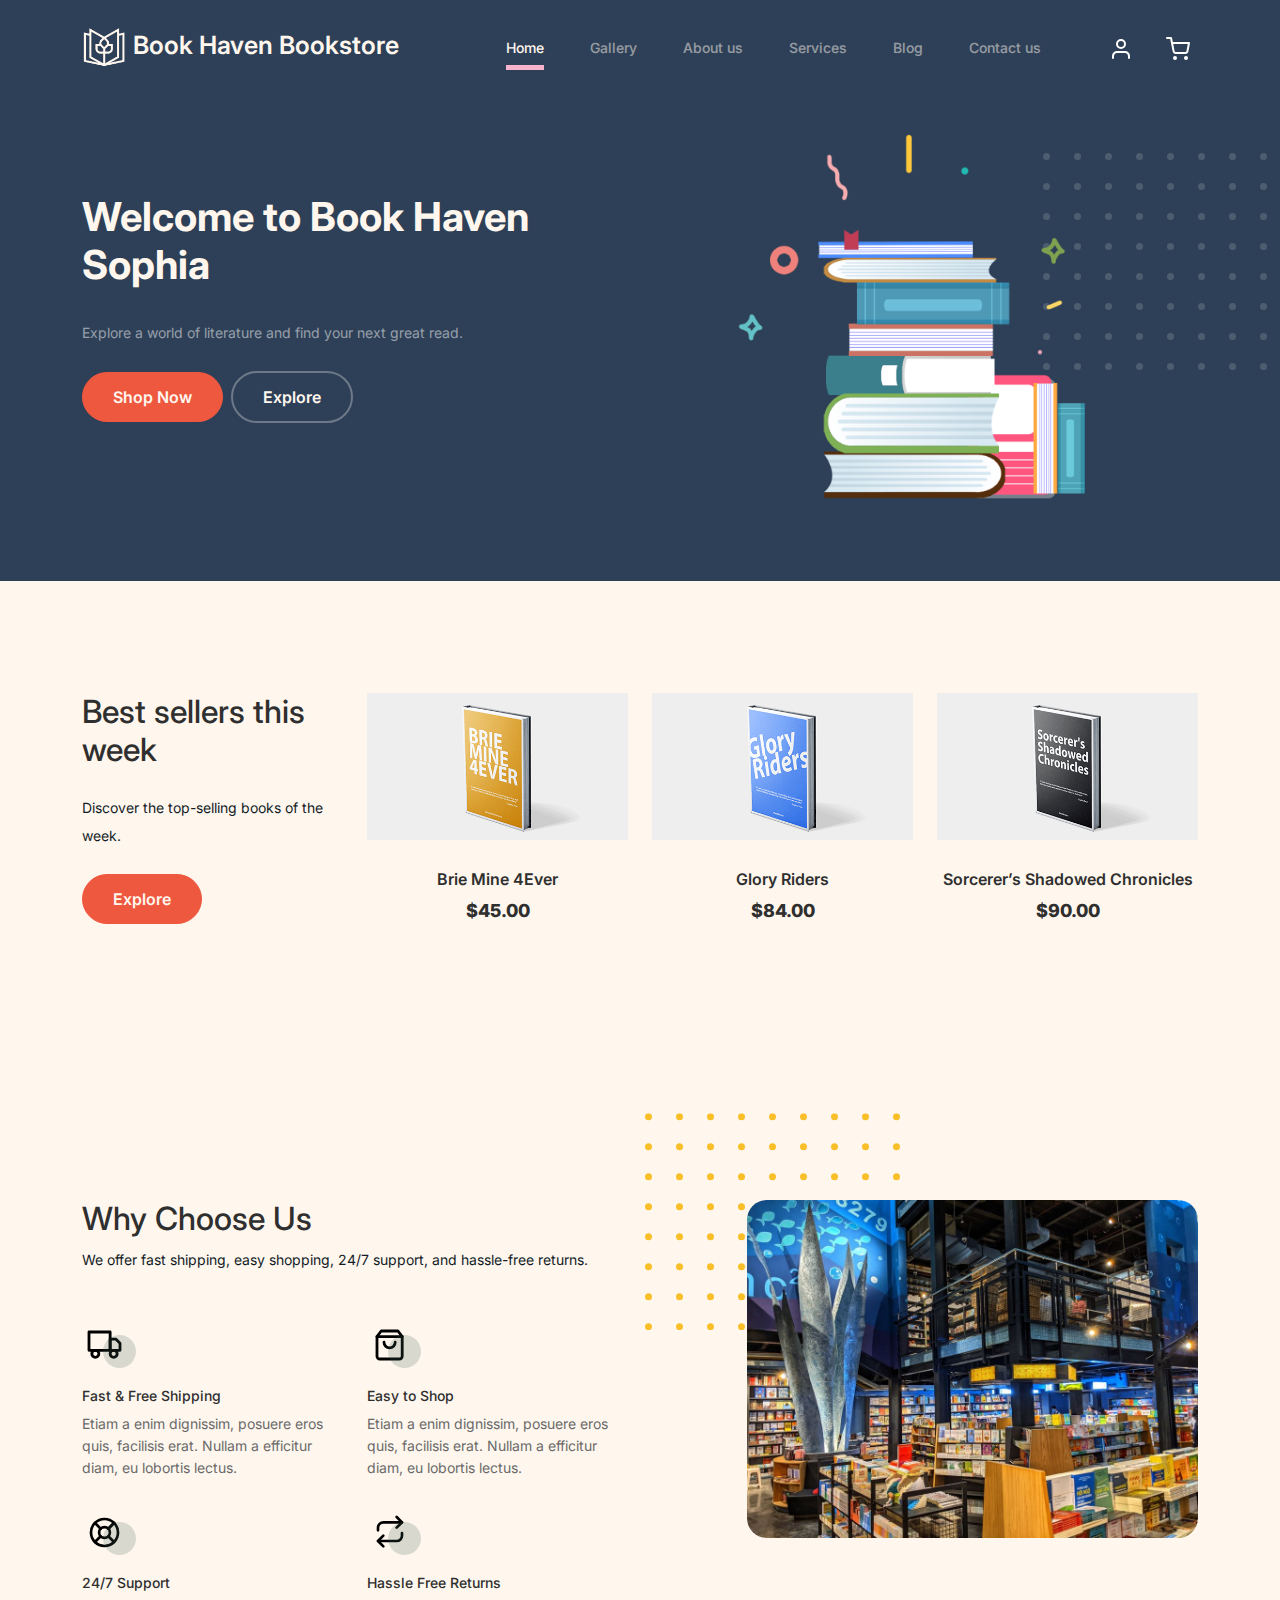
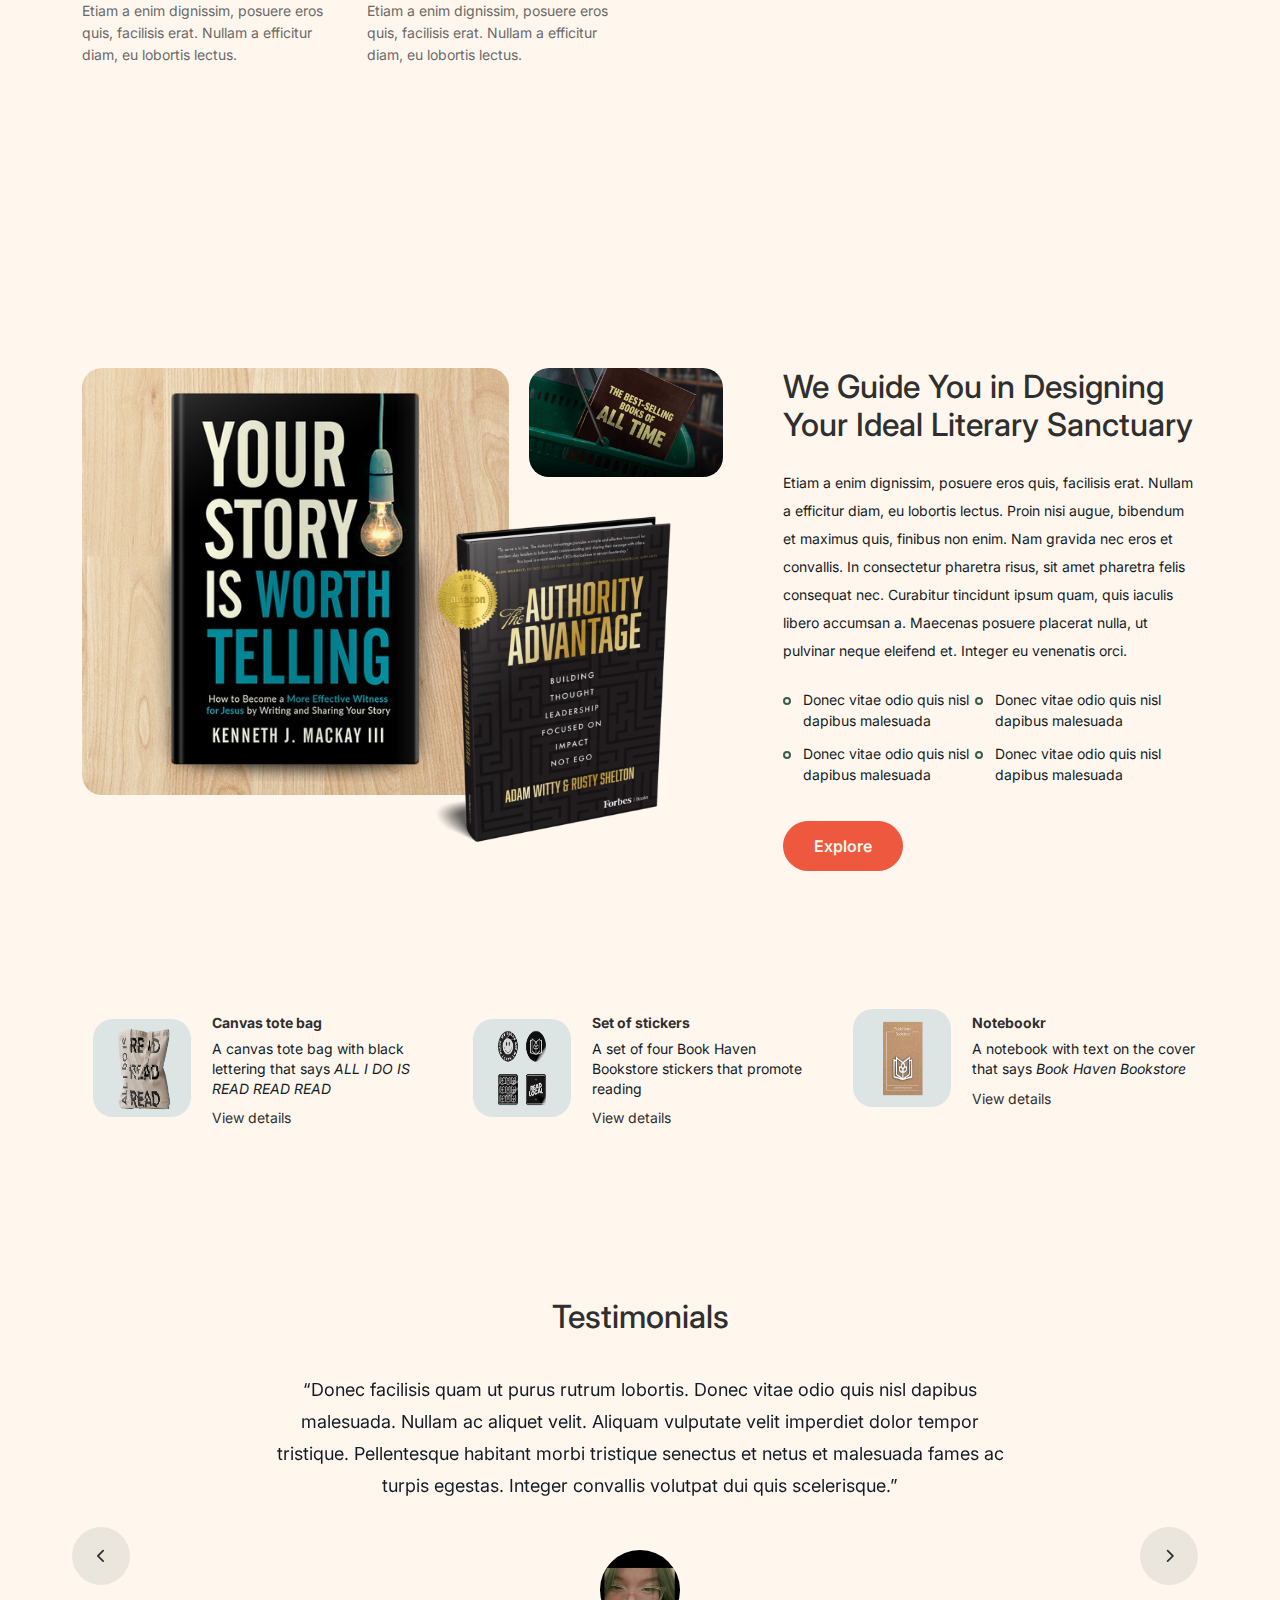
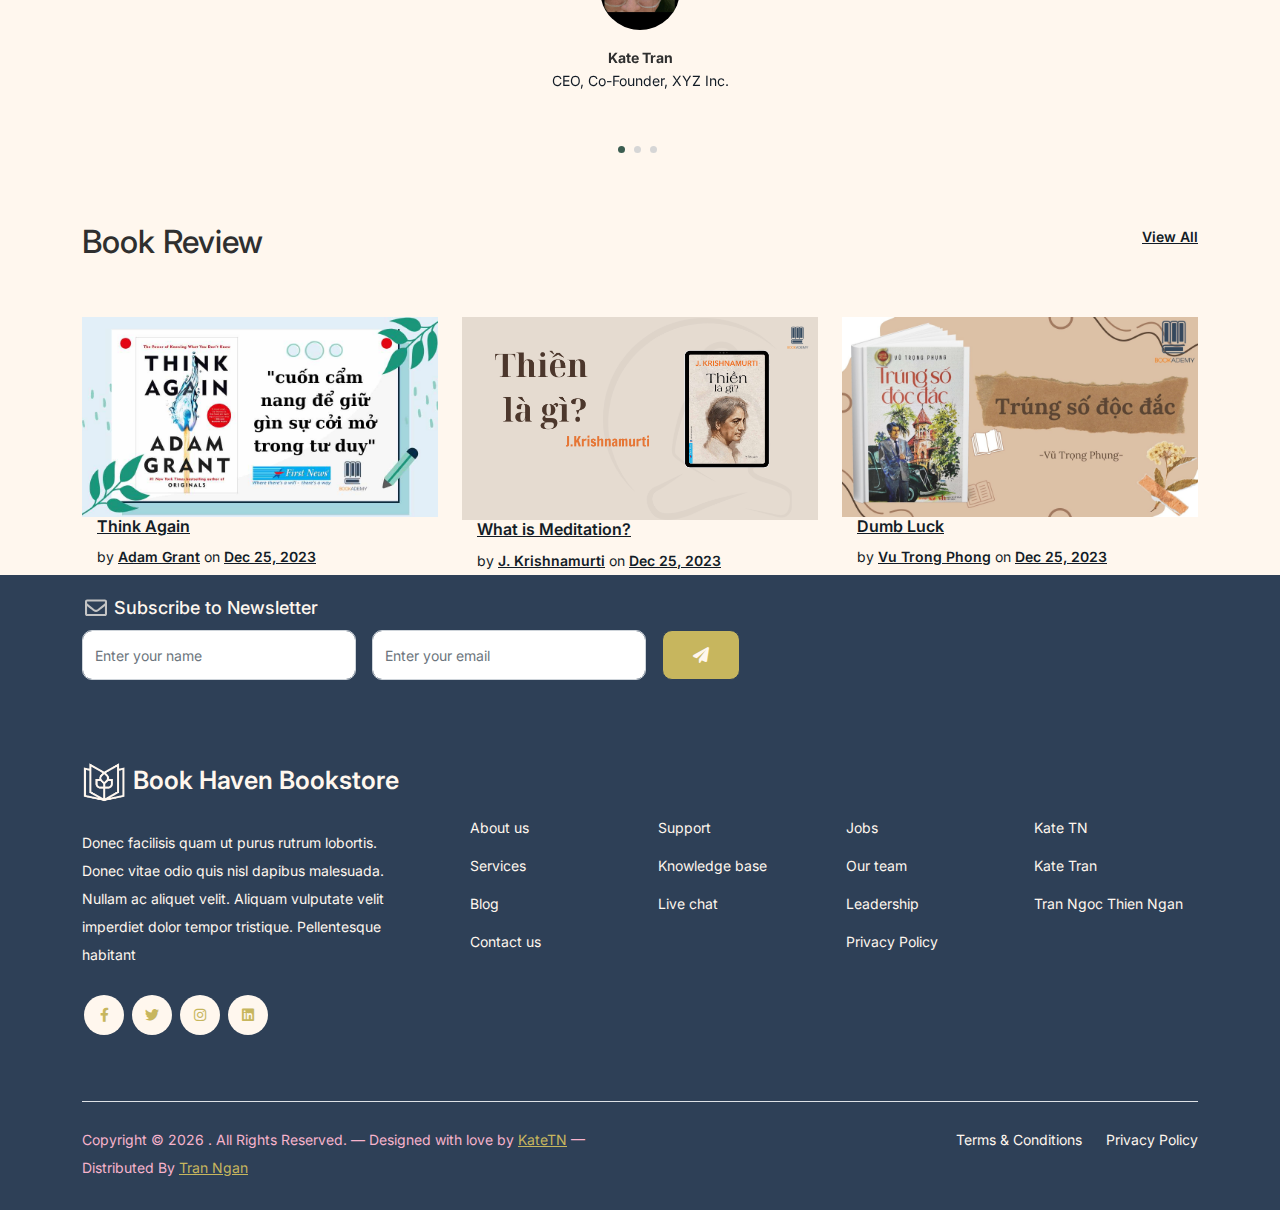
==== index.html @ f1144d06 "update navbar IDs in index.html and remove unused logo image" ====
<!DOCTYPE html>
<html lang="en">
  <head>
    <meta charset="utf-8" />
    <meta
      name="viewport"
      content="width=device-width, initial-scale=1, shrink-to-fit=no"
    />
    <meta name="author" content="Untree.co" />
    <link rel="shortcut icon" href="favicon.png" />

    <meta name="description" content="" />
    <meta name="keywords" content="bootstrap, bootstrap4" />

    <!-- Bootstrap CSS -->
    <link href="css/bootstrap.min.css" rel="stylesheet" />
    <link
      href="https://cdnjs.cloudflare.com/ajax/libs/font-awesome/6.0.0-beta3/css/all.min.css"
      rel="stylesheet"
    />
    <link href="css/tiny-slider.css" rel="stylesheet" />
    <link href="css/style.css" rel="stylesheet" />
    <title>Book Haven Bookstore - Sophia</title>
  </head>

  <body>
    <!-- Start Header/Navigation -->
    <nav
      class="custom-navbar navbar navbar navbar-expand-md navbar-dark bg-dark"
      arial-label="Book Haven navigation bar"
    >
      <div class="container">
        <a class="navbar-brand" href="index.html">
          <img
            src="images/logo_fff7ee.png"
            alt="Book Haven Logo"
            class="logo-img"
          />
          Book Haven Bookstore
        </a>

        <button
          class="navbar-toggler"
          type="button"
          data-bs-toggle="collapse"
          data-bs-target="#navbarsHaven"
          aria-controls="navbarsHaven"
          aria-expanded="false"
          aria-label="Toggle navigation"
        >
          <span class="navbar-toggler-icon"></span>
        </button>

        <div class="collapse navbar-collapse" id="navbarsHaven">
          <ul class="custom-navbar-nav navbar-nav ms-auto mb-2 mb-md-0">
            <li class="nav-item active">
              <a class="nav-link" href="index.html">Home</a>
            </li>
            <li><a class="nav-link" href="shop.html">Gallery</a></li>
            <li><a class="nav-link" href="about.html">About us</a></li>
            <li><a class="nav-link" href="services.html">Services</a></li>
            <li><a class="nav-link" href="blog.html">Blog</a></li>
            <li><a class="nav-link" href="contact.html">Contact us</a></li>
          </ul>

          <ul class="custom-navbar-cta navbar-nav mb-2 mb-md-0 ms-5">
            <li>
              <a class="nav-link" href="#"><img src="images/user.svg" /></a>
            </li>
            <li>
              <a class="nav-link" href="cart.html"
                ><img src="images/cart.svg"
              /></a>
            </li>
          </ul>
        </div>
      </div>
    </nav>
    <!-- End Header/Navigation -->

    <!-- Start Hero Section -->
    <div class="hero">
      <div class="container">
        <div class="row justify-content-between">
          <div class="col-lg-5">
            <div class="intro-excerpt">
              <h1>Welcome to Book Haven <span class="d-block">Sophia</span></h1>
              <p class="mb-4">
                Explore a world of literature and find your next great read.
              </p>
              <p>
                <a href="" class="btn btn-secondary me-2">Shop Now</a
                ><a href="#" class="btn btn-white-outline">Explore</a>
              </p>
            </div>
          </div>
          <div class="col-lg-7">
            <div class="hero-img-wrap">
              <img src="images/book_logo.png" class="img-fluid" />
            </div>
          </div>
        </div>
      </div>
    </div>
    <!-- End Hero Section -->

    <!-- Start Product Section -->
    <div class="product-section">
      <div class="container">
        <div class="row">
          <!-- Start Column 1 -->
          <div class="col-md-12 col-lg-3 mb-5 mb-lg-0">
            <h2 class="mb-4 section-title">Best sellers this week</h2>
            <p class="mb-4">Discover the top-selling books of the week.</p>
            <p><a href="shop.html" class="btn">Explore</a></p>
          </div>
          <!-- End Column 1 -->

          <!-- Start Column 2 -->
          <div class="col-12 col-md-4 col-lg-3 mb-5 mb-md-0">
            <a class="product-item" href="cart.html">
              <img
                src="images/book_brie_mine_4ever.png"
                class="img-fluid product-thumbnail"
              />
              <h3 class="product-title">Brie Mine 4Ever</h3>
              <strong class="product-price">$45.00</strong>

              <span class="icon-cross">
                <img src="images/cross.svg" class="img-fluid" />
              </span>
            </a>
          </div>
          <!-- End Column 2 -->

          <!-- Start Column 3 -->
          <div class="col-12 col-md-4 col-lg-3 mb-5 mb-md-0">
            <a class="product-item" href="cart.html">
              <img
                src="images/book_glory_riders.png"
                class="img-fluid product-thumbnail"
              />
              <h3 class="product-title">Glory Riders</h3>
              <strong class="product-price">$84.00</strong>

              <span class="icon-cross">
                <img src="images/cross.svg" class="img-fluid" />
              </span>
            </a>
          </div>
          <!-- End Column 3 -->

          <!-- Start Column 4 -->
          <div class="col-12 col-md-4 col-lg-3 mb-5 mb-md-0">
            <a class="product-item" href="cart.html">
              <img
                src="images/book_sorcerer_shadowed_chronicles.png"
                class="img-fluid product-thumbnail"
              />
              <h3 class="product-title">Sorcerer’s Shadowed Chronicles</h3>
              <strong class="product-price">$90.00</strong>

              <span class="icon-cross">
                <img src="images/cross.svg" class="img-fluid" />
              </span>
            </a>
          </div>
          <!-- End Column 4 -->
        </div>
      </div>
    </div>
    <!-- End Product Section -->

    <!-- Start Why Choose Us Section -->
    <div class="why-choose-section">
      <div class="container">
        <div class="row justify-content-between">
          <div class="col-lg-6">
            <h2 class="section-title">Why Choose Us</h2>
            <p>
              We offer fast shipping, easy shopping, 24/7 support, and
              hassle-free returns.
            </p>

            <div class="row my-5">
              <div class="col-6 col-md-6">
                <div class="feature">
                  <div class="icon">
                    <img src="images/truck.svg" alt="Image" class="imf-fluid" />
                  </div>
                  <h3>Fast &amp; Free Shipping</h3>
                  <p>
                    Etiam a enim dignissim, posuere eros quis, facilisis erat.
                    Nullam a efficitur diam, eu lobortis lectus.
                  </p>
                </div>
              </div>

              <div class="col-6 col-md-6">
                <div class="feature">
                  <div class="icon">
                    <img src="images/bag.svg" alt="Image" class="imf-fluid" />
                  </div>
                  <h3>Easy to Shop</h3>
                  <p>
                    Etiam a enim dignissim, posuere eros quis, facilisis erat.
                    Nullam a efficitur diam, eu lobortis lectus.
                  </p>
                </div>
              </div>

              <div class="col-6 col-md-6">
                <div class="feature">
                  <div class="icon">
                    <img
                      src="images/support.svg"
                      alt="Image"
                      class="imf-fluid"
                    />
                  </div>
                  <h3>24/7 Support</h3>
                  <p>
                    Etiam a enim dignissim, posuere eros quis, facilisis erat.
                    Nullam a efficitur diam, eu lobortis lectus.
                  </p>
                </div>
              </div>

              <div class="col-6 col-md-6">
                <div class="feature">
                  <div class="icon">
                    <img
                      src="images/return.svg"
                      alt="Image"
                      class="imf-fluid"
                    />
                  </div>
                  <h3>Hassle Free Returns</h3>
                  <p>
                    Etiam a enim dignissim, posuere eros quis, facilisis erat.
                    Nullam a efficitur diam, eu lobortis lectus.
                  </p>
                </div>
              </div>
            </div>
          </div>

          <div class="col-lg-5">
            <div class="img-wrap">
              <img
                src="images/why_choose_us.png"
                alt="Image"
                class="img-fluid"
              />
            </div>
          </div>
        </div>
      </div>
    </div>
    <!-- End Why Choose Us Section -->

    <!-- Start We Help Section -->
    <div class="we-help-section">
      <div class="container">
        <div class="row justify-content-between">
          <div class="col-lg-7 mb-5 mb-lg-0">
            <div class="imgs-grid">
              <div class="grid grid-1">
                <img src="images/book_grid_3.png" alt="book.com" />
              </div>
              <div class="grid grid-2">
                <img src="images/book_grid_2.png" alt="book.com" />
              </div>
              <div class="grid grid-3">
                <img src="images/book_grid_1.png" alt="book.com" />
              </div>
            </div>
          </div>
          <div class="col-lg-5 ps-lg-5">
            <h2 class="section-title mb-4">
              We Guide You in Designing Your Ideal Literary Sanctuary
            </h2>
            <p>
              Etiam a enim dignissim, posuere eros quis, facilisis erat. Nullam
              a efficitur diam, eu lobortis lectus. Proin nisi augue, bibendum
              et maximus quis, finibus non enim. Nam gravida nec eros et
              convallis. In consectetur pharetra risus, sit amet pharetra felis
              consequat nec. Curabitur tincidunt ipsum quam, quis iaculis libero
              accumsan a. Maecenas posuere placerat nulla, ut pulvinar neque
              eleifend et. Integer eu venenatis orci.
            </p>

            <ul class="list-unstyled custom-list my-4">
              <li>Donec vitae odio quis nisl dapibus malesuada</li>
              <li>Donec vitae odio quis nisl dapibus malesuada</li>
              <li>Donec vitae odio quis nisl dapibus malesuada</li>
              <li>Donec vitae odio quis nisl dapibus malesuada</li>
            </ul>
            <p><a href="#" class="btn">Explore</a></p>
          </div>
        </div>
      </div>
    </div>
    <!-- End We Help Section -->

    <!-- Start Popular Product -->
    <div class="popular-product">
      <div class="container">
        <div class="row">
          <div class="col-12 col-md-6 col-lg-4 mb-4 mb-lg-0">
            <div class="product-item-sm d-flex">
              <div class="thumbnail">
                <img
                  src="images/book_canvas_tote_bag.png"
                  alt="Image"
                  class="img-fluid"
                />
              </div>
              <div class="pt-3">
                <h3>Canvas tote bag</h3>
                <p>
                  A canvas tote bag with black lettering that says
                  <i>ALL I DO IS READ READ READ</i>
                </p>
                <p><a href="#">View details</a></p>
              </div>
            </div>
          </div>

          <div class="col-12 col-md-6 col-lg-4 mb-4 mb-lg-0">
            <div class="product-item-sm d-flex">
              <div class="thumbnail">
                <img
                  src="images/book_stickers.png"
                  alt="Image"
                  class="img-fluid"
                />
              </div>
              <div class="pt-3">
                <h3>Set of stickers</h3>
                <p>
                  A set of four Book Haven Bookstore stickers that promote
                  reading
                </p>
                <p><a href="#">View details</a></p>
              </div>
            </div>
          </div>

          <div class="col-12 col-md-6 col-lg-4 mb-4 mb-lg-0">
            <div class="product-item-sm d-flex">
              <div class="thumbnail">
                <img
                  src="images/book_notebook.png"
                  alt="Image"
                  class="img-fluid"
                />
              </div>
              <div class="pt-3">
                <h3>Notebookr</h3>
                <p>
                  A notebook with text on the cover that says
                  <i>Book Haven Bookstore</i>
                </p>
                <p><a href="#">View details</a></p>
              </div>
            </div>
          </div>
        </div>
      </div>
    </div>
    <!-- End Popular Product -->

    <!-- Start Testimonial Slider -->
    <div class="testimonial-section">
      <div class="container">
        <div class="row">
          <div class="col-lg-7 mx-auto text-center">
            <h2 class="section-title">Testimonials</h2>
          </div>
        </div>

        <div class="row justify-content-center">
          <div class="col-lg-12">
            <div class="testimonial-slider-wrap text-center">
              <div id="testimonial-nav">
                <span class="prev" data-controls="prev"
                  ><span class="fa fa-chevron-left"></span
                ></span>
                <span class="next" data-controls="next"
                  ><span class="fa fa-chevron-right"></span
                ></span>
              </div>

              <div class="testimonial-slider">
                <div class="item">
                  <div class="row justify-content-center">
                    <div class="col-lg-8 mx-auto">
                      <div class="testimonial-block text-center">
                        <blockquote class="mb-5">
                          <p>
                            &ldquo;Donec facilisis quam ut purus rutrum
                            lobortis. Donec vitae odio quis nisl dapibus
                            malesuada. Nullam ac aliquet velit. Aliquam
                            vulputate velit imperdiet dolor tempor tristique.
                            Pellentesque habitant morbi tristique senectus et
                            netus et malesuada fames ac turpis egestas. Integer
                            convallis volutpat dui quis scelerisque.&rdquo;
                          </p>
                        </blockquote>

                        <div class="author-info">
                          <div class="author-pic">
                            <img
                              src="images/dev-kate.png"
                              alt="Kate Tran"
                              class="img-fluid"
                            />
                          </div>
                          <h3 class="font-weight-bold">Kate Tran</h3>
                          <span class="position d-block mb-3"
                            >CEO, Co-Founder, XYZ Inc.</span
                          >
                        </div>
                      </div>
                    </div>
                  </div>
                </div>
                <!-- END item -->

                <div class="item">
                  <div class="row justify-content-center">
                    <div class="col-lg-8 mx-auto">
                      <div class="testimonial-block text-center">
                        <blockquote class="mb-5">
                          <p>
                            &ldquo;Donec facilisis quam ut purus rutrum
                            lobortis. Donec vitae odio quis nisl dapibus
                            malesuada. Nullam ac aliquet velit. Aliquam
                            vulputate velit imperdiet dolor tempor tristique.
                            Pellentesque habitant morbi tristique senectus et
                            netus et malesuada fames ac turpis egestas. Integer
                            convallis volutpat dui quis scelerisque.&rdquo;
                          </p>
                        </blockquote>

                        <div class="author-info">
                          <div class="author-pic">
                            <img
                              src="images/dev-kate.png"
                              alt="Kate Tran"
                              class="img-fluid"
                            />
                          </div>
                          <h3 class="font-weight-bold">Kate Tran</h3>
                          <span class="position d-block mb-3"
                            >CEO, Co-Founder, XYZ Inc.</span
                          >
                        </div>
                      </div>
                    </div>
                  </div>
                </div>
                <!-- END item -->

                <div class="item">
                  <div class="row justify-content-center">
                    <div class="col-lg-8 mx-auto">
                      <div class="testimonial-block text-center">
                        <blockquote class="mb-5">
                          <p>
                            &ldquo;Donec facilisis quam ut purus rutrum
                            lobortis. Donec vitae odio quis nisl dapibus
                            malesuada. Nullam ac aliquet velit. Aliquam
                            vulputate velit imperdiet dolor tempor tristique.
                            Pellentesque habitant morbi tristique senectus et
                            netus et malesuada fames ac turpis egestas. Integer
                            convallis volutpat dui quis scelerisque.&rdquo;
                          </p>
                        </blockquote>

                        <div class="author-info">
                          <div class="author-pic">
                            <img
                              src="images/dev-kate.png"
                              alt="Kate Tran"
                              class="img-fluid"
                            />
                          </div>
                          <h3 class="font-weight-bold">Kate Tran</h3>
                          <span class="position d-block mb-3"
                            >CEO, Co-Founder, XYZ Inc.</span
                          >
                        </div>
                      </div>
                    </div>
                  </div>
                </div>
                <!-- END item -->
              </div>
            </div>
          </div>
        </div>
      </div>
    </div>
    <!-- End Testimonial Slider -->

    <!-- Start Book Review Section -->
    <div class="bookreview-section">
      <div class="container">
        <div class="row mb-5">
          <div class="col-md-6">
            <h2 class="section-title">Book Review</h2>
          </div>
          <div class="col-md-6 text-start text-md-end">
            <a href="#" class="more">View All</a>
          </div>
        </div>

        <div class="row">
          <div class="col-12 col-sm-6 col-md-4 mb-4 mb-md-0">
            <div class="post-entry">
              <a href="#" class="post-thumbnail"
                ><img src="images/post_1.png" alt="Image" class="img-fluid"
              /></a>
              <div class="post-content-entry">
                <h3>
                  <a
                    href="https://ybox.vn/vien-sach-bookademy/tom-tat-and-review-sach-think-again-dam-nghi-lai-cuon-cam-nang-de-giu-gin-su-coi-mo-trong-tu-63a96e19ca95ab3e580f1330"
                    >Think Again</a
                  >
                </h3>
                <div class="meta">
                  <span
                    >by
                    <a href="https://en.wikipedia.org/wiki/Adam_Grant"
                      >Adam Grant</a
                    ></span
                  >
                  <span>on <a href="#">Dec 25, 2023</a></span>
                </div>
              </div>
            </div>
          </div>

          <div class="col-12 col-sm-6 col-md-4 mb-4 mb-md-0">
            <div class="post-entry">
              <a href="#" class="post-thumbnail"
                ><img src="images/post_2.png" alt="Image" class="img-fluid"
              /></a>
              <div class="post-content-entry">
                <h3>
                  <a
                    href="https://ybox.vn/vien-sach-bookademy/tom-tat-and-review-sach-thien-la-gi-goc-nhin-moi-ve-thien-67d8d488c38b79372b4c4624"
                    >What is Meditation?</a
                  >
                </h3>
                <div class="meta">
                  <span
                    >by
                    <a
                      href="https://www.amazon.ca/What-Meditation-J-Krishnamurti-ebook/dp/B0B9RC6GMJ"
                      >J. Krishnamurti</a
                    ></span
                  >
                  <span>on <a href="#">Dec 25, 2023</a></span>
                </div>
              </div>
            </div>
          </div>

          <div class="col-12 col-sm-6 col-md-4 mb-4 mb-md-0">
            <div class="post-entry">
              <a href="#" class="post-thumbnail"
                ><img src="images/post_3.png" alt="Image" class="img-fluid"
              /></a>
              <div class="post-content-entry">
                <h3>
                  <a
                    href="https://ybox.vn/vien-sach-bookademy/tom-tat-and-review-sach-trung-so-doc-dac-khi-dong-tien-thang-the-67db1c3a5389f64552847129"
                    >Dumb Luck</a
                  >
                </h3>
                <div class="meta">
                  <span
                    >by
                    <a
                      href="https://www.goodreads.com/book/show/1362808.Dumb_Luck"
                      >Vu Trong Phong</a
                    ></span
                  >
                  <span>on <a href="#">Dec 25, 2023</a></span>
                </div>
              </div>
            </div>
          </div>
        </div>
      </div>
    </div>
    <!-- End Blog Section -->

    <!-- Start Footer Section -->
    <footer class="footer-section">
      <div class="container relative">
        <div class="row">
          <div class="col-lg-8">
            <div class="subscription-form">
              <h3 class="d-flex align-items-center">
                <span class="me-1"
                  ><img
                    src="images/envelope-outline.svg"
                    alt="Image"
                    class="img-fluid" /></span
                ><span>Subscribe to Newsletter</span>
              </h3>

              <form action="#" class="row g-3">
                <div class="col-auto">
                  <input
                    type="text"
                    class="form-control"
                    placeholder="Enter your name"
                  />
                </div>
                <div class="col-auto">
                  <input
                    type="email"
                    class="form-control"
                    placeholder="Enter your email"
                  />
                </div>
                <div class="col-auto">
                  <button class="btn btn-primary">
                    <span class="fa fa-paper-plane"></span>
                  </button>
                </div>
              </form>
            </div>
          </div>
        </div>

        <div class="row g-5 mb-5">
          <div class="col-lg-4">
            <div class="mb-4 footer-logo-wrap">
              <a href="#" class="footer-logo">
                <img
                  src="images/logo_fff7ee.png"
                  alt="Book Haven Logo"
                  class="logo-img"
                />
                Book Haven Bookstore
              </a>
            </div>
            <p class="mb-4 footer-paragraph">
              Donec facilisis quam ut purus rutrum lobortis. Donec vitae odio
              quis nisl dapibus malesuada. Nullam ac aliquet velit. Aliquam
              vulputate velit imperdiet dolor tempor tristique. Pellentesque
              habitant
            </p>

            <ul class="list-unstyled custom-social">
              <li>
                <a href="https://www.facebook.com/trangocthienngan.katetn/"
                  ><span class="fa fa-brands fa-facebook-f"></span
                ></a>
              </li>
              <li>
                <a href="https://x.com/Kate_TN2"
                  ><span class="fa fa-brands fa-twitter"></span
                ></a>
              </li>
              <li>
                <a href="https://www.instagram.com/katetn_211/"
                  ><span class="fa fa-brands fa-instagram"></span
                ></a>
              </li>
              <li>
                <a href="https://www.linkedin.com/in/tranngocthienngan/"
                  ><span class="fa fa-brands fa-linkedin"></span
                ></a>
              </li>
            </ul>
          </div>

          <div class="col-lg-8">
            <div class="row links-wrap">
              <div class="col-6 col-sm-6 col-md-3">
                <ul class="list-unstyled">
                  <li><a href="#">About us</a></li>
                  <li><a href="#">Services</a></li>
                  <li><a href="#">Blog</a></li>
                  <li><a href="#">Contact us</a></li>
                </ul>
              </div>

              <div class="col-6 col-sm-6 col-md-3">
                <ul class="list-unstyled">
                  <li><a href="#">Support</a></li>
                  <li><a href="#">Knowledge base</a></li>
                  <li><a href="#">Live chat</a></li>
                </ul>
              </div>

              <div class="col-6 col-sm-6 col-md-3">
                <ul class="list-unstyled">
                  <li><a href="#">Jobs</a></li>
                  <li><a href="#">Our team</a></li>
                  <li><a href="#">Leadership</a></li>
                  <li><a href="#">Privacy Policy</a></li>
                </ul>
              </div>

              <div class="col-6 col-sm-6 col-md-3">
                <ul class="list-unstyled">
                  <li><a href="#">Kate TN</a></li>
                  <li><a href="#">Kate Tran</a></li>
                  <li><a href="#">Tran Ngoc Thien Ngan</a></li>
                </ul>
              </div>
            </div>
          </div>
        </div>

        <div class="border-top copyright">
          <div class="row pt-4">
            <div class="col-lg-6 custom-footer-text">
              <p class="mb-2 text-center text-lg-start">
                Copyright &copy;
                <script>
                  document.write(new Date().getFullYear());
                </script>
                . All Rights Reserved. &mdash; Designed with love by
                <a href="https://github.com/KateTN211">KateTN</a> &mdash;
                Distributed By
                <a href="https://www.facebook.com/trangocthienngan.katetn/"
                  >Tran Ngan</a
                >
              </p>
            </div>

            <div class="col-lg-6 text-center text-lg-end">
              <ul class="list-unstyled d-inline-flex ms-auto">
                <li class="me-4"><a href="#">Terms &amp; Conditions</a></li>
                <li><a href="#">Privacy Policy</a></li>
              </ul>
            </div>
          </div>
        </div>
      </div>
    </footer>
    <!-- End Footer Section -->

    <script src="js/bootstrap.bundle.min.js"></script>
    <script src="js/tiny-slider.js"></script>
    <script src="js/custom.js"></script>
  </body>
</html>
---- css/tiny-slider.css ----
.tns-outer{padding:0 !important}.tns-outer [hidden]{display:none !important}.tns-outer [aria-controls],.tns-outer [data-action]{cursor:pointer}.tns-slider{-webkit-transition:all 0s;-moz-transition:all 0s;transition:all 0s}.tns-slider>.tns-item{-webkit-box-sizing:border-box;-moz-box-sizing:border-box;box-sizing:border-box}.tns-horizontal.tns-subpixel{white-space:nowrap}.tns-horizontal.tns-subpixel>.tns-item{display:inline-block;vertical-align:top;white-space:normal}.tns-horizontal.tns-no-subpixel:after{content:'';display:table;clear:both}.tns-horizontal.tns-no-subpixel>.tns-item{float:left}.tns-horizontal.tns-carousel.tns-no-subpixel>.tns-item{margin-right:-100%}.tns-no-calc{position:relative;left:0}.tns-gallery{position:relative;left:0;min-height:1px}.tns-gallery>.tns-item{position:absolute;left:-100%;-webkit-transition:transform 0s, opacity 0s;-moz-transition:transform 0s, opacity 0s;transition:transform 0s, opacity 0s}.tns-gallery>.tns-slide-active{position:relative;left:auto !important}.tns-gallery>.tns-moving{-webkit-transition:all 0.25s;-moz-transition:all 0.25s;transition:all 0.25s}.tns-autowidth{display:inline-block}.tns-lazy-img{-webkit-transition:opacity 0.6s;-moz-transition:opacity 0.6s;transition:opacity 0.6s;opacity:0.6}.tns-lazy-img.tns-complete{opacity:1}.tns-ah{-webkit-transition:height 0s;-moz-transition:height 0s;transition:height 0s}.tns-ovh{overflow:hidden}.tns-visually-hidden{position:absolute;left:-10000em}.tns-transparent{opacity:0;visibility:hidden}.tns-fadeIn{opacity:1;filter:alpha(opacity=100);z-index:0}.tns-normal,.tns-fadeOut{opacity:0;filter:alpha(opacity=0);z-index:-1}.tns-vpfix{white-space:nowrap}.tns-vpfix>div,.tns-vpfix>li{display:inline-block}.tns-t-subp2{margin:0 auto;width:310px;position:relative;height:10px;overflow:hidden}.tns-t-ct{width:2333.3333333%;width:-webkit-calc(100% * 70 / 3);width:-moz-calc(100% * 70 / 3);width:calc(100% * 70 / 3);position:absolute;right:0}.tns-t-ct:after{content:'';display:table;clear:both}.tns-t-ct>div{width:1.4285714%;width:-webkit-calc(100% / 70);width:-moz-calc(100% / 70);width:calc(100% / 70);height:10px;float:left}

/*# sourceMappingURL=sourcemaps/tiny-slider.css.map */
---- css/style.css ----
@import url("https://fonts.googleapis.com/css2?family=Inter:wght@400;500;600;700;800&display=swap");

body {
  overflow-x: hidden;
  position: relative;
}

body {
  font-family: "Inter", sans-serif;
  font-weight: 400;
  line-height: 28px;
  color: #131c26;
  font-size: 14px;
  background-color: #fff7ee;
}

h1,
h2,
h3,
h4,
h5,
h6 {
  color: #ee583f;
}

.caption,
.secondary-text {
  color: #f7b3cc;
}

a {
  text-decoration: none;
  -webkit-transition: 0.3s all ease;
  -o-transition: 0.3s all ease;
  transition: 0.3s all ease;
  color: #131c26;
  text-decoration: underline;
}
a:hover {
  color: #131c26;
  text-decoration: none;
}
a.more {
  font-weight: 600;
}

.logo-img {
  width: 45px;
  height: 45px;
}

.custom-navbar {
  background: #2e4057 !important;
  padding-top: 20px;
  padding-bottom: 20px;
}
.custom-navbar .navbar-brand {
  font-size: 25px;
  font-weight: 600;
  color: #fff7ee;
}
.custom-navbar .navbar-brand > span {
  opacity: 0.4;
}
.custom-navbar .navbar-toggler {
  border-color: transparent;
}
.custom-navbar .navbar-toggler:active,
.custom-navbar .navbar-toggler:focus {
  -webkit-box-shadow: none;
  box-shadow: none;
  outline: none;
}
@media (min-width: 992px) {
  .custom-navbar .custom-navbar-nav li {
    margin-left: 15px;
    margin-right: 15px;
  }
}
.custom-navbar .custom-navbar-nav li a {
  font-weight: 500;
  color: #fff7ee !important;
  opacity: 0.5;
  -webkit-transition: 0.3s all ease;
  -o-transition: 0.3s all ease;
  transition: 0.3s all ease;
  position: relative;
}
@media (min-width: 768px) {
  .custom-navbar .custom-navbar-nav li a:before {
    content: "";
    position: absolute;
    bottom: 0;
    left: 8px;
    right: 8px;
    background: #f7b3cc;
    height: 5px;
    opacity: 1;
    visibility: visible;
    width: 0;
    -webkit-transition: 0.15s all ease-out;
    -o-transition: 0.15s all ease-out;
    transition: 0.15s all ease-out;
  }
}
.custom-navbar .custom-navbar-nav li a:hover {
  opacity: 1;
}
.custom-navbar .custom-navbar-nav li a:hover:before {
  width: calc(100% - 16px);
}
.custom-navbar .custom-navbar-nav li.active a {
  opacity: 1;
}
.custom-navbar .custom-navbar-nav li.active a:before {
  width: calc(100% - 16px);
}
.custom-navbar .custom-navbar-cta {
  margin-left: 0 !important;
  -webkit-box-orient: horizontal;
  -webkit-box-direction: normal;
  -ms-flex-direction: row;
  flex-direction: row;
}
@media (min-width: 768px) {
  .custom-navbar .custom-navbar-cta {
    margin-left: 40px !important;
  }
}
.custom-navbar .custom-navbar-cta li {
  margin-left: 0px;
  margin-right: 0px;
}
.custom-navbar .custom-navbar-cta li:first-child {
  margin-right: 20px;
}

.hero {
  background: #2e4057;
  padding: calc(4rem - 30px) 0 0rem 0;
}
@media (min-width: 768px) {
  .hero {
    padding: calc(4rem - 30px) 0 4rem 0;
  }
}
@media (min-width: 992px) {
  .hero {
    padding: calc(8rem - 30px) 0 8rem 0;
  }
}
.hero .intro-excerpt {
  position: relative;
  z-index: 4;
}
@media (min-width: 992px) {
  .hero .intro-excerpt {
    max-width: 450px;
  }
}
.hero h1 {
  font-weight: 700;
  color: #fff7ee;
  margin-bottom: 30px;
}
@media (min-width: 1400px) {
  .hero h1 {
    font-size: 54px;
  }
}
.hero p {
  color: rgba(255, 255, 255, 0.5);
  margin-bottom: 30px;
}
.hero .hero-img-wrap {
  position: relative;
}
.hero .hero-img-wrap img {
  position: relative;
  top: 0px;
  right: 0px;
  z-index: 2;
  max-width: 780px;
  left: -20px;
}
@media (min-width: 768px) {
  .hero .hero-img-wrap img {
    right: 0px;
    left: -100px;
  }
}
@media (min-width: 992px) {
  .hero .hero-img-wrap img {
    left: 0px;
    top: -80px;
    position: absolute;
    right: -50px;
  }
}
@media (min-width: 1200px) {
  .hero .hero-img-wrap img {
    left: 0px;
    top: -80px;
    right: -100px;
  }
}
.hero .hero-img-wrap:after {
  content: "";
  position: absolute;
  width: 255px;
  height: 217px;
  background-image: url("../images/dots-light.svg");
  background-size: contain;
  background-repeat: no-repeat;
  right: -100px;
  top: -0px;
}
@media (min-width: 1200px) {
  .hero .hero-img-wrap:after {
    top: -40px;
  }
}

.btn {
  font-weight: 600;
  padding: 12px 30px;
  border-radius: 30px;
  color: #fff7ee;
  background: #ee583f;
  border-color: #ee583f;
}
.btn:hover {
  color: #131c26;
  background: #f7b3cc;
  border-color: #f7b3cc;
}
.btn:active,
.btn:focus {
  outline: none !important;
  -webkit-box-shadow: none;
  box-shadow: none;
}
.btn.btn-primary {
  background: #c7b65e;
  border-color: #2e4057;
  color: #fff7ee;
}
.btn.btn-primary:hover {
  background: #f7b3cc;
  border-color: #f7b3cc;
}
.btn.btn-secondary {
  color: #fff7ee;
  background: #ee583f;
  border-color: #ee583f;
}
.btn.btn-secondary:hover {
  background: #f7b3cc;
  border-color: #f7b3cc;
  color: #131c26;
}
.btn.btn-white-outline {
  background: transparent;
  border-width: 2px;
  border-color: rgba(255, 255, 255, 0.3);
}
.btn.btn-white-outline:hover {
  border-color: #fff7ee;
  color: #fff7ee;
}

.section-title {
  color: #2f2f2f;
}

.product-section {
  padding: 7rem 0;
}
.product-section .product-item {
  text-align: center;
  text-decoration: none;
  display: block;
  position: relative;
  padding-bottom: 50px;
  cursor: pointer;
}
.product-section .product-item .product-thumbnail {
  margin-bottom: 30px;
  position: relative;
  top: 0;
  -webkit-transition: 0.3s all ease;
  -o-transition: 0.3s all ease;
  transition: 0.3s all ease;
}
.product-section .product-item h3 {
  font-weight: 600;
  font-size: 16px;
}
.product-section .product-item strong {
  font-weight: 800 !important;
  font-size: 18px !important;
}
.product-section .product-item h3,
.product-section .product-item strong {
  color: #2f2f2f;
  text-decoration: none;
}
.product-section .product-item .icon-cross {
  position: absolute;
  width: 35px;
  height: 35px;
  display: inline-block;
  background: #2f2f2f;
  bottom: 15px;
  left: 50%;
  -webkit-transform: translateX(-50%);
  -ms-transform: translateX(-50%);
  transform: translateX(-50%);
  margin-bottom: -17.5px;
  border-radius: 50%;
  opacity: 0;
  visibility: hidden;
  -webkit-transition: 0.3s all ease;
  -o-transition: 0.3s all ease;
  transition: 0.3s all ease;
}
.product-section .product-item .icon-cross img {
  position: absolute;
  left: 50%;
  top: 50%;
  -webkit-transform: translate(-50%, -50%);
  -ms-transform: translate(-50%, -50%);
  transform: translate(-50%, -50%);
}
.product-section .product-item:before {
  bottom: 0;
  left: 0;
  right: 0;
  position: absolute;
  content: "";
  background: #dce5e4;
  height: 0%;
  z-index: -1;
  border-radius: 10px;
  -webkit-transition: 0.3s all ease;
  -o-transition: 0.3s all ease;
  transition: 0.3s all ease;
}
.product-section .product-item:hover .product-thumbnail {
  top: -25px;
}
.product-section .product-item:hover .icon-cross {
  bottom: 0;
  opacity: 1;
  visibility: visible;
}
.product-section .product-item:hover:before {
  height: 70%;
}

.why-choose-section {
  padding: 7rem 0;
}
.why-choose-section .img-wrap {
  position: relative;
}
.why-choose-section .img-wrap:before {
  position: absolute;
  content: "";
  width: 255px;
  height: 217px;
  background-image: url("../images/dots-yellow.svg");
  background-repeat: no-repeat;
  background-size: contain;
  -webkit-transform: translate(-40%, -40%);
  -ms-transform: translate(-40%, -40%);
  transform: translate(-40%, -40%);
  z-index: -1;
}
.why-choose-section .img-wrap img {
  border-radius: 20px;
}

.feature {
  margin-bottom: 30px;
}
.feature .icon {
  display: inline-block;
  position: relative;
  margin-bottom: 20px;
}
.feature .icon:before {
  content: "";
  width: 33px;
  height: 33px;
  position: absolute;
  background: rgba(59, 93, 80, 0.2);
  border-radius: 50%;
  right: -8px;
  bottom: 0;
}
.feature h3 {
  font-size: 14px;
  color: #2f2f2f;
}
.feature p {
  font-size: 14px;
  line-height: 22px;
  color: #6a6a6a;
}

.we-help-section {
  padding: 7rem 0;
}
.we-help-section .imgs-grid {
  display: -ms-grid;
  display: grid;
  /* Removed invalid -ms-grid-columns property */
  grid-template-columns: repeat(27, 1fr);
  position: relative;
}
.we-help-section .imgs-grid:before {
  position: absolute;
  content: "";
  width: 255px;
  height: 217px;
  background-image: url("../images/dots-green.svg");
  background-size: contain;
  background-repeat: no-repeat;
  -webkit-transform: translate(-40%, -40%);
  -ms-transform: translate(-40%, -40%);
  transform: translate(-40%, -40%);
  z-index: -1;
}
.we-help-section .imgs-grid .grid {
  position: relative;
}
.we-help-section .imgs-grid .grid img {
  border-radius: 20px;
  max-width: 100%;
}
.we-help-section .imgs-grid .grid.grid-1 {
  -ms-grid-column: 1;
  -ms-grid-column-span: 18;
  grid-column: 1 / span 18;
  -ms-grid-row: 1;
  -ms-grid-row-span: 27;
  grid-row: 1 / span 27;
}
.we-help-section .imgs-grid .grid.grid-2 {
  -ms-grid-column: 19;
  -ms-grid-column-span: 27;
  grid-column: 19 / span 27;
  -ms-grid-row: 1;
  -ms-grid-row-span: 5;
  grid-row: 1 / span 5;
  padding-left: 20px;
}
.we-help-section .imgs-grid .grid.grid-3 {
  -ms-grid-column: 14;
  -ms-grid-column-span: 16;
  grid-column: 14 / span 16;
  -ms-grid-row: 6;
  -ms-grid-row-span: 27;
  grid-row: 6 / span 27;
  padding-top: 20px;
}

.custom-list {
  width: 100%;
}
.custom-list li {
  display: inline-block;
  width: calc(50% - 20px);
  margin-bottom: 12px;
  line-height: 1.5;
  position: relative;
  padding-left: 20px;
}
.custom-list li:before {
  content: "";
  width: 8px;
  height: 8px;
  border-radius: 50%;
  border: 2px solid #3b5d50;
  position: absolute;
  left: 0;
  top: 8px;
}

.popular-product {
  padding: 0 0 7rem 0;
}
.popular-product .product-item-sm h3 {
  font-size: 14px;
  font-weight: 700;
  color: #2f2f2f;
}
.popular-product .product-item-sm a {
  text-decoration: none;
  color: #2f2f2f;
  -webkit-transition: 0.3s all ease;
  -o-transition: 0.3s all ease;
  transition: 0.3s all ease;
}
.popular-product .product-item-sm a:hover {
  color: rgba(47, 47, 47, 0.5);
}
.popular-product .product-item-sm p {
  line-height: 1.4;
  margin-bottom: 10px;
  font-size: 14px;
}
.popular-product .product-item-sm .thumbnail {
  margin-right: 10px;
  -webkit-box-flex: 0;
  -ms-flex: 0 0 120px;
  flex: 0 0 120px;
  position: relative;
}
.popular-product .product-item-sm .thumbnail:before {
  content: "";
  position: absolute;
  border-radius: 20px;
  background: #dce5e4;
  width: 98px;
  height: 98px;
  top: 50%;
  left: 50%;
  -webkit-transform: translate(-50%, -50%);
  -ms-transform: translate(-50%, -50%);
  transform: translate(-50%, -50%);
  z-index: -1;
}

.testimonial-section {
  padding: 3rem 0 7rem 0;
}

.testimonial-slider-wrap {
  position: relative;
}
.testimonial-slider-wrap .tns-inner {
  padding-top: 30px;
}
.testimonial-slider-wrap .item .testimonial-block blockquote {
  font-size: 16px;
}
@media (min-width: 768px) {
  .testimonial-slider-wrap .item .testimonial-block blockquote {
    line-height: 32px;
    font-size: 18px;
  }
}
.testimonial-slider-wrap .item .testimonial-block .author-info .author-pic {
  margin-bottom: 20px;
}
.testimonial-slider-wrap .item .testimonial-block .author-info .author-pic img {
  max-width: 80px;
  border-radius: 50%;
}
.testimonial-slider-wrap .item .testimonial-block .author-info h3 {
  font-size: 14px;
  font-weight: 700;
  color: #2f2f2f;
  margin-bottom: 0;
}
.testimonial-slider-wrap #testimonial-nav {
  position: absolute;
  top: 50%;
  z-index: 99;
  width: 100%;
  display: none;
}
@media (min-width: 768px) {
  .testimonial-slider-wrap #testimonial-nav {
    display: block;
  }
}
.testimonial-slider-wrap #testimonial-nav > span {
  cursor: pointer;
  position: absolute;
  width: 58px;
  height: 58px;
  line-height: 58px;
  border-radius: 50%;
  background: rgba(59, 93, 80, 0.1);
  color: #2f2f2f;
  -webkit-transition: 0.3s all ease;
  -o-transition: 0.3s all ease;
  transition: 0.3s all ease;
}
.testimonial-slider-wrap #testimonial-nav > span:hover {
  background: #ee583f;
  color: #ffffff;
}
.testimonial-slider-wrap #testimonial-nav .prev {
  left: -10px;
}
.testimonial-slider-wrap #testimonial-nav .next {
  right: 0;
}
.testimonial-slider-wrap .tns-nav {
  position: absolute;
  bottom: -50px;
  left: 50%;
  -webkit-transform: translateX(-50%);
  -ms-transform: translateX(-50%);
  transform: translateX(-50%);
}
.testimonial-slider-wrap .tns-nav button {
  background: none;
  border: none;
  display: inline-block;
  position: relative;
  width: 0 !important;
  height: 7px !important;
  margin: 2px;
}
.testimonial-slider-wrap .tns-nav button:active,
.testimonial-slider-wrap .tns-nav button:focus,
.testimonial-slider-wrap .tns-nav button:hover {
  outline: none;
  -webkit-box-shadow: none;
  box-shadow: none;
  background: none;
}
.testimonial-slider-wrap .tns-nav button:before {
  display: block;
  width: 7px;
  height: 7px;
  left: 0;
  top: 0;
  position: absolute;
  content: "";
  border-radius: 50%;
  -webkit-transition: 0.3s all ease;
  -o-transition: 0.3s all ease;
  transition: 0.3s all ease;
  background-color: #d6d6d6;
}
.testimonial-slider-wrap .tns-nav button:hover:before,
.testimonial-slider-wrap .tns-nav button.tns-nav-active:before {
  background-color: #3b5d50;
}

.before-footer-section {
  padding: 7rem 0 12rem 0 !important;
}

.blog-section {
  padding: 7rem 0 12rem 0;
}
.blog-section .post-entry a {
  text-decoration: none;
}
.blog-section .post-entry .post-thumbnail {
  display: block;
  margin-bottom: 20px;
}
.blog-section .post-entry .post-thumbnail img {
  border-radius: 20px;
  -webkit-transition: 0.3s all ease;
  -o-transition: 0.3s all ease;
  transition: 0.3s all ease;
}
.thumbnail {
  display: flex;
  justify-content: center;
  align-items: center;
  width: 100%;
  /* height: 100%; */
}
.thumbnail img {
  width: 100%;
  height: 75%;
}
.bookreview-section .post-entry .post-content-entry {
  padding-left: 15px;
  padding-right: 15px;
}
.bookreview-section .post-entry .post-content-entry h3 {
  font-size: 16px;
  margin-bottom: 0;
  font-weight: 600;
  margin-bottom: 7px;
}
.bookreview-section .post-entry .post-content-entry .meta {
  font-size: 14px;
}
.bookreview-section .post-entry .post-content-entry .meta a {
  font-weight: 600;
}
.bookreview-section .post-entry:hover .post-thumbnail img,
.bookreview-section .post-entry:focus .post-thumbnail img {
  opacity: 0.7;
}

.footer-section {
  padding: 20px 0;
  background: #2e4057;
}
.footer-section .relative {
  position: relative;
}
.footer-section a {
  text-decoration: none;
  color: #fff7ee;
  -webkit-transition: 0.3s all ease;
  -o-transition: 0.3s all ease;
  transition: 0.3s all ease;
}
.footer-section a:hover {
  color: #c7b65e;
}
.footer-section .subscription-form {
  margin-bottom: 40px;
  position: relative;
  z-index: 2;
  margin-top: 100px;
}
@media (min-width: 992px) {
  .footer-section .subscription-form {
    margin-top: 0px;
    margin-bottom: 80px;
  }
}
.footer-section .subscription-form h3 {
  font-size: 18px;
  font-weight: 500;
  color: #fff7ee;
}
.footer-section .subscription-form .form-control {
  height: 50px;
  border-radius: 10px;
  font-family: "Inter", sans-serif;
}
.footer-section .subscription-form .form-control:active,
.footer-section .subscription-form .form-control:focus {
  outline: none;
  -webkit-box-shadow: none;
  box-shadow: none;
  border-color: #2e4057;
  -webkit-box-shadow: 0 1px 4px 0 rgba(0, 0, 0, 0.2);
  box-shadow: 0 1px 4px 0 rgba(0, 0, 0, 0.2);
}
.footer-section .subscription-form .form-control::-webkit-input-placeholder {
  font-size: 14px;
}
.footer-section .subscription-form .form-control::-moz-placeholder {
  font-size: 14px;
}
.footer-section .subscription-form .form-control:-ms-input-placeholder {
  font-size: 14px;
}
.footer-section .subscription-form .form-control:-moz-placeholder {
  font-size: 14px;
}
.footer-section .subscription-form .btn {
  border-radius: 10px !important;
}

.footer-section .links-wrap {
  margin-top: 0px;
}
@media (min-width: 992px) {
  .footer-section .links-wrap {
    margin-top: 54px;
  }
}
.footer-section .links-wrap ul li {
  margin-bottom: 10px;
}
.footer-section .footer-logo-wrap .footer-logo {
  font-size: 25px;
  font-weight: 600;
  text-decoration: none;
  color: #fff7ee;
  align-items: center;
}
.footer-log .logo-img {
  width: 45px;
  height: 45px;
  margin-right: 10px;
}
.footer-logo > span {
  opacity: 0.4;
}
.footer-paragraph {
  color: #fff7ee;
}
.footer-section .custom-social li {
  margin: 2px;
  display: inline-block;
}
.footer-section .custom-social li a {
  width: 40px;
  height: 40px;
  text-align: center;
  line-height: 40px;
  display: inline-block;
  background: #fff7ee;
  color: #c7b65e;
  border-radius: 50%;
}
.footer-section .custom-social li a:hover {
  background: #3b5d50;
  color: #ffffff;
}
.footer-section .border-top {
  border-color: #dce5e4;
}
.footer-section .border-top.copyright {
  font-size: 14px !important;
}
.custom-footer-text {
  color: #f7b3cc; /* Set the desired text color */
  font-size: 14px; /* Adjust the font size as needed */
}

.custom-footer-text a {
  color: #c7b65e; /* Set the desired link color */
  text-decoration: underline;
}

.custom-footer-text a:hover {
  color: #ee583f; /* Set the desired hover color for links */
}
.untree_co-section {
  padding: 7rem 0;
}

.form-control {
  height: 50px;
  border-radius: 10px;
  font-family: "Inter", sans-serif;
}
.form-control:active,
.form-control:focus {
  outline: none;
  -webkit-box-shadow: none;
  box-shadow: none;
  border-color: #3b5d50;
  -webkit-box-shadow: 0 1px 4px 0 rgba(0, 0, 0, 0.2);
  box-shadow: 0 1px 4px 0 rgba(0, 0, 0, 0.2);
}
.form-control::-webkit-input-placeholder {
  font-size: 14px;
}
.form-control::-moz-placeholder {
  font-size: 14px;
}
.form-control:-ms-input-placeholder {
  font-size: 14px;
}
.form-control:-moz-placeholder {
  font-size: 14px;
}

.service {
  line-height: 1.5;
}
.service .service-icon {
  border-radius: 10px;
  -webkit-box-flex: 0;
  -ms-flex: 0 0 50px;
  flex: 0 0 50px;
  height: 50px;
  line-height: 50px;
  text-align: center;
  background: #3b5d50;
  margin-right: 20px;
  color: #ffffff;
}

textarea {
  height: auto !important;
}

.site-blocks-table {
  overflow: auto;
}
.site-blocks-table .product-thumbnail {
  width: 200px;
}
.site-blocks-table .btn {
  padding: 2px 10px;
}
.site-blocks-table thead th {
  padding: 30px;
  text-align: center;
  border-width: 0px !important;
  vertical-align: middle;
  color: rgba(0, 0, 0, 0.8);
  font-size: 18px;
}
.site-blocks-table td {
  padding: 20px;
  text-align: center;
  vertical-align: middle;
  color: rgba(0, 0, 0, 0.8);
}
.site-blocks-table tbody tr:first-child td {
  border-top: 1px solid #3b5d50 !important;
}
.site-blocks-table .btn {
  background: none !important;
  color: #000000;
  border: none;
  height: auto !important;
}

.site-block-order-table th {
  border-top: none !important;
  border-bottom-width: 1px !important;
}

.site-block-order-table td,
.site-block-order-table th {
  color: #000000;
}

.couponcode-wrap input {
  border-radius: 10px !important;
}

.text-primary {
  color: #3b5d50 !important;
}

.thankyou-icon {
  position: relative;
  color: #3b5d50;
}
.thankyou-icon:before {
  position: absolute;
  content: "";
  width: 50px;
  height: 50px;
  border-radius: 50%;
  background: rgba(59, 93, 80, 0.2);
}
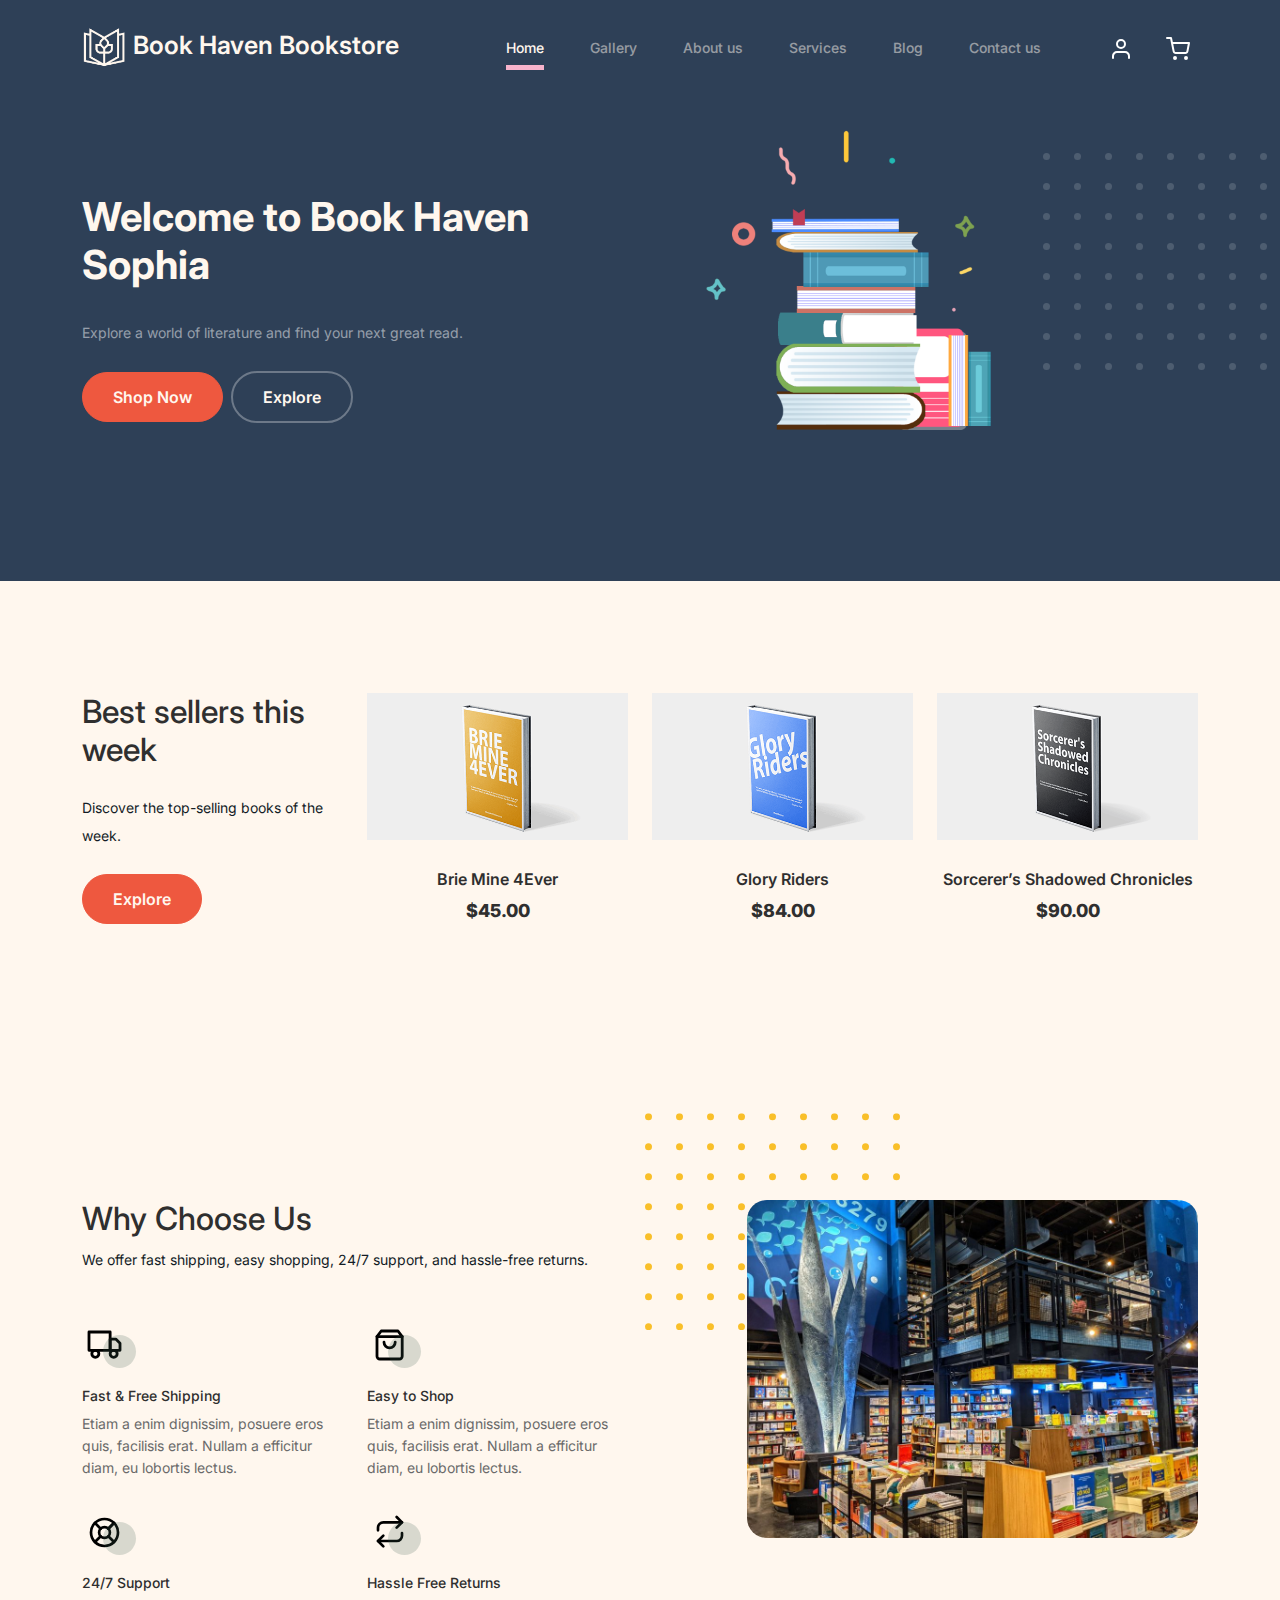
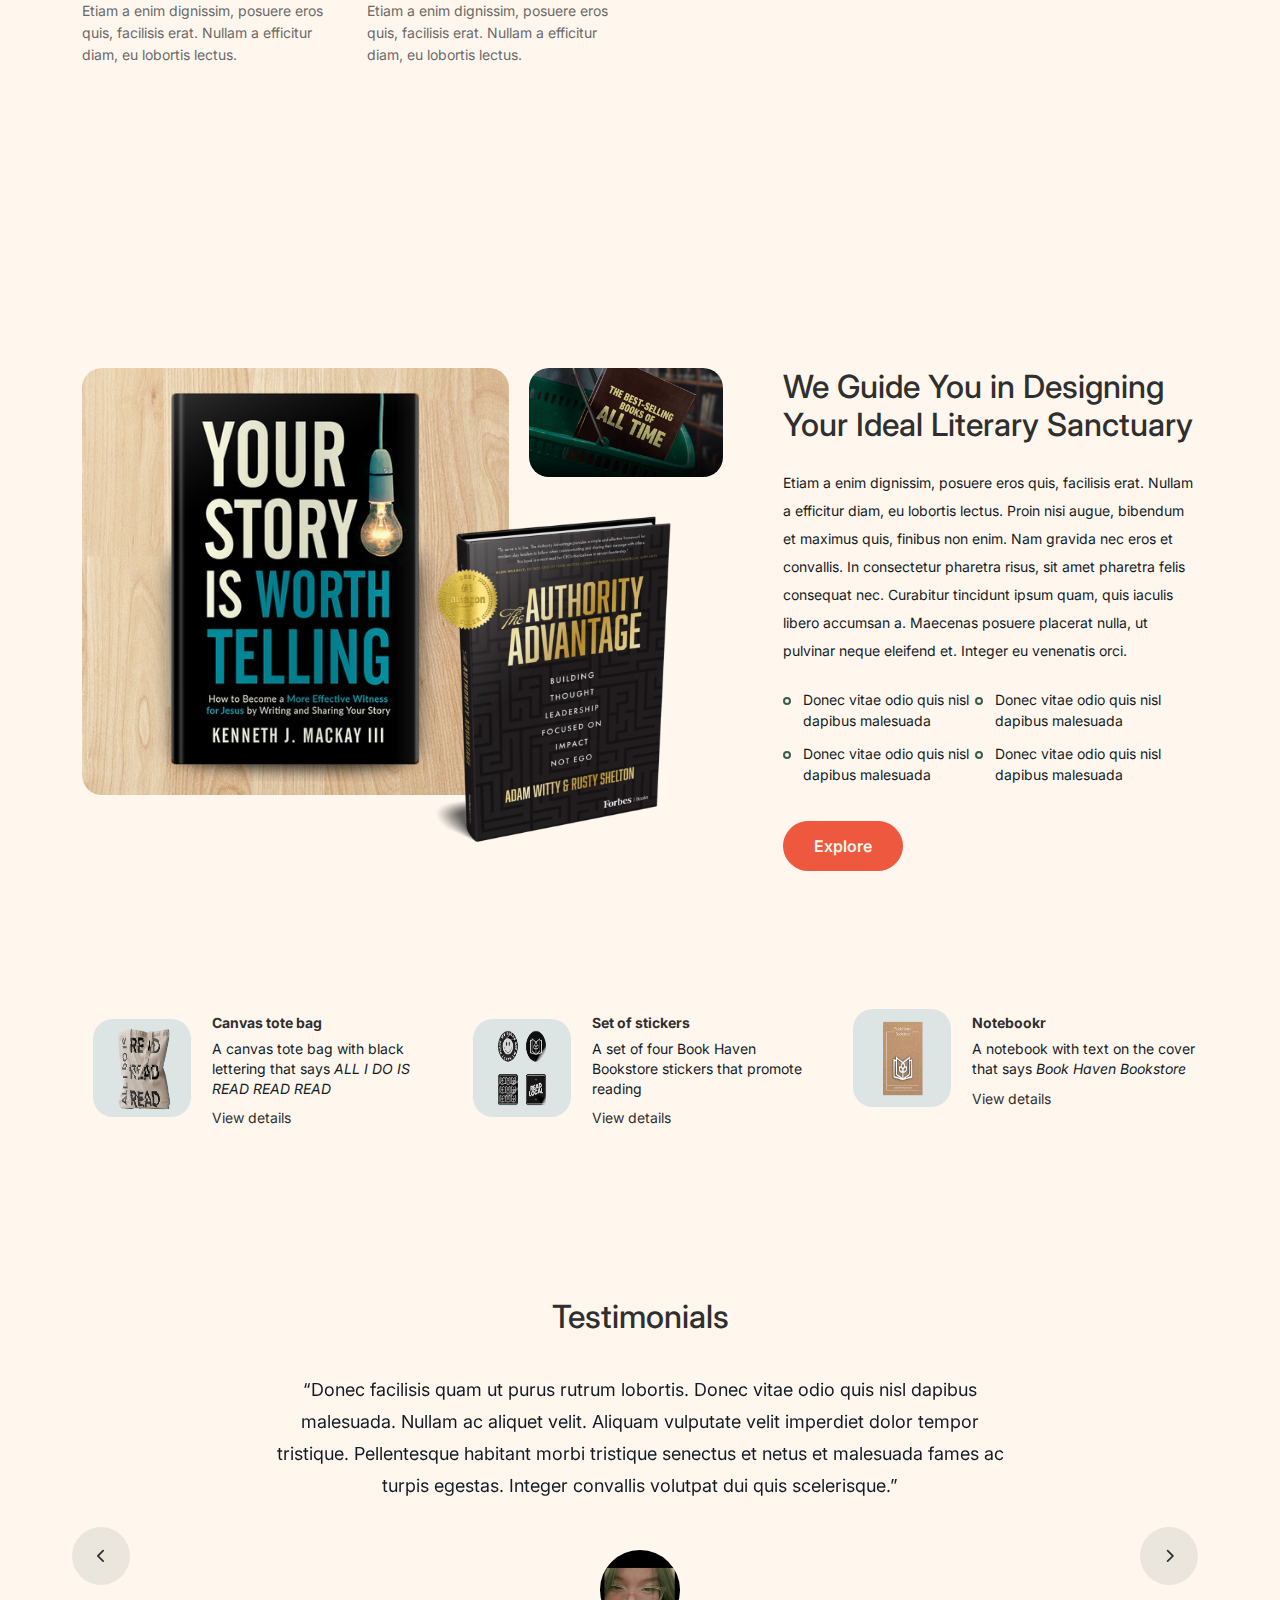
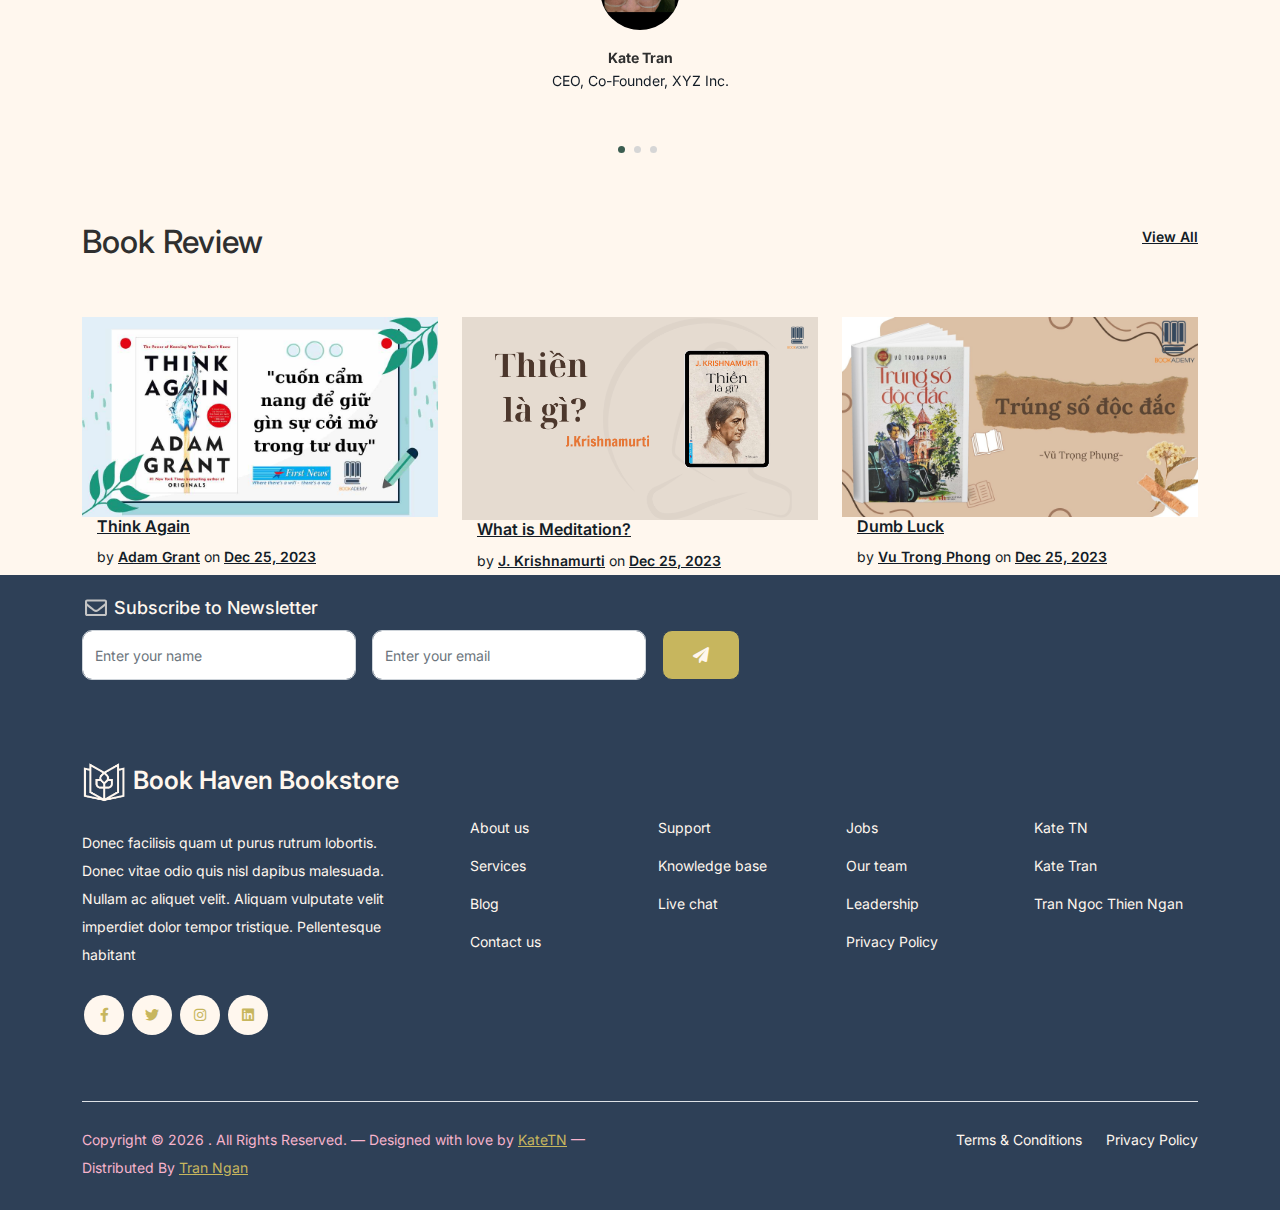
==== commit b13870e7: "update HTML files to reflect new branding and author details" ====
--- a/index.html
+++ b/index.html
@@ -6,7 +6,7 @@
       name="viewport"
       content="width=device-width, initial-scale=1, shrink-to-fit=no"
     />
-    <meta name="author" content="Untree.co" />
+    <meta name="author" content="Kate Tran" />
     <link rel="shortcut icon" href="favicon.png" />
 
     <meta name="description" content="" />
@@ -56,7 +56,7 @@
             <li class="nav-item active">
               <a class="nav-link" href="index.html">Home</a>
             </li>
-            <li><a class="nav-link" href="shop.html">Gallery</a></li>
+            <li><a class="nav-link" href="gallery.html">Gallery</a></li>
             <li><a class="nav-link" href="about.html">About us</a></li>
             <li><a class="nav-link" href="services.html">Services</a></li>
             <li><a class="nav-link" href="blog.html">Blog</a></li>
@@ -112,7 +112,7 @@
           <div class="col-md-12 col-lg-3 mb-5 mb-lg-0">
             <h2 class="mb-4 section-title">Best sellers this week</h2>
             <p class="mb-4">Discover the top-selling books of the week.</p>
-            <p><a href="shop.html" class="btn">Explore</a></p>
+            <p><a href="gallery.html" class="btn">Explore</a></p>
           </div>
           <!-- End Column 1 -->
 
--- a/css/style.css
+++ b/css/style.css
@@ -173,14 +173,14 @@
   margin-bottom: 30px;
 }
 .hero .hero-img-wrap {
-  position: relative;
+  position:relative;
 }
 .hero .hero-img-wrap img {
   position: relative;
   top: 0px;
   right: 0px;
   z-index: 2;
-  max-width: 780px;
+  max-width: 100%;
   left: -20px;
 }
 @media (min-width: 768px) {
@@ -868,9 +868,9 @@
   height: 50px;
   line-height: 50px;
   text-align: center;
-  background: #3b5d50;
+  background: #2e4057;
   margin-right: 20px;
-  color: #ffffff;
+  color: #fff7ee;
 }
 
 textarea {
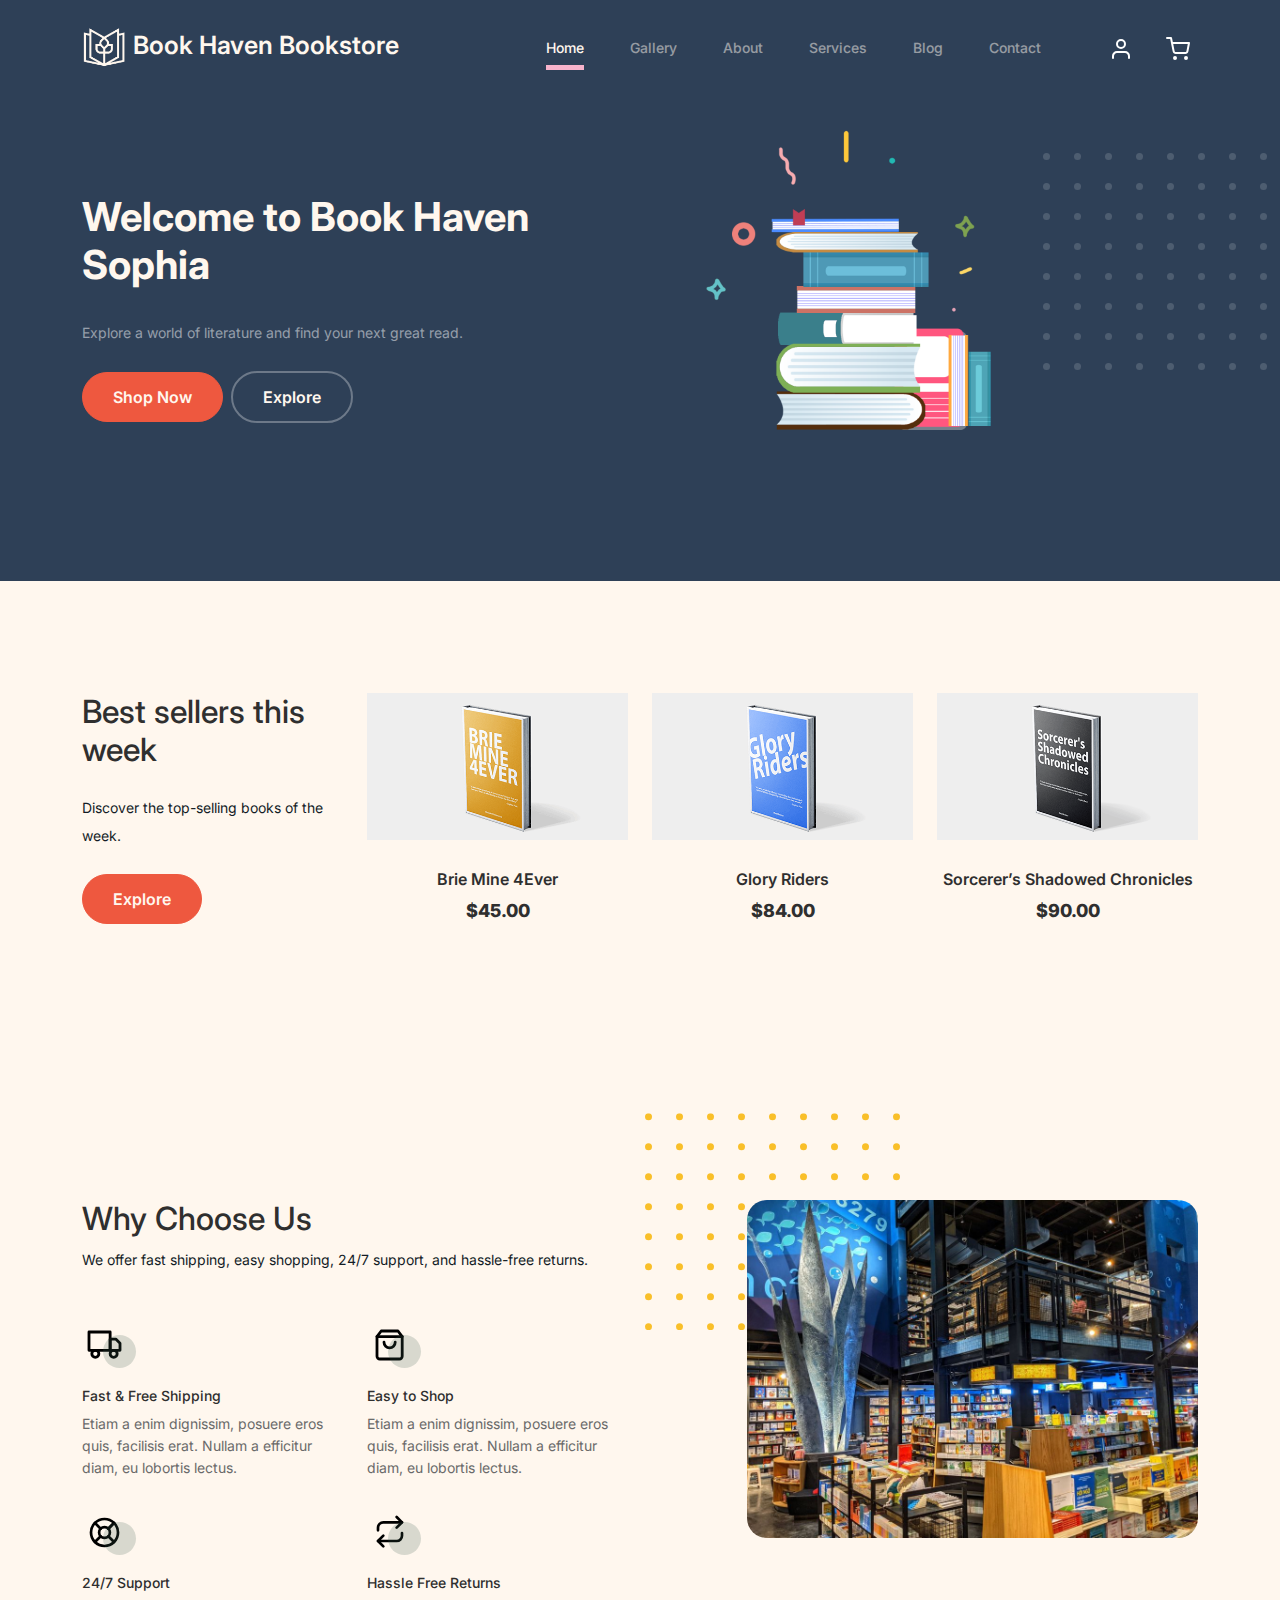
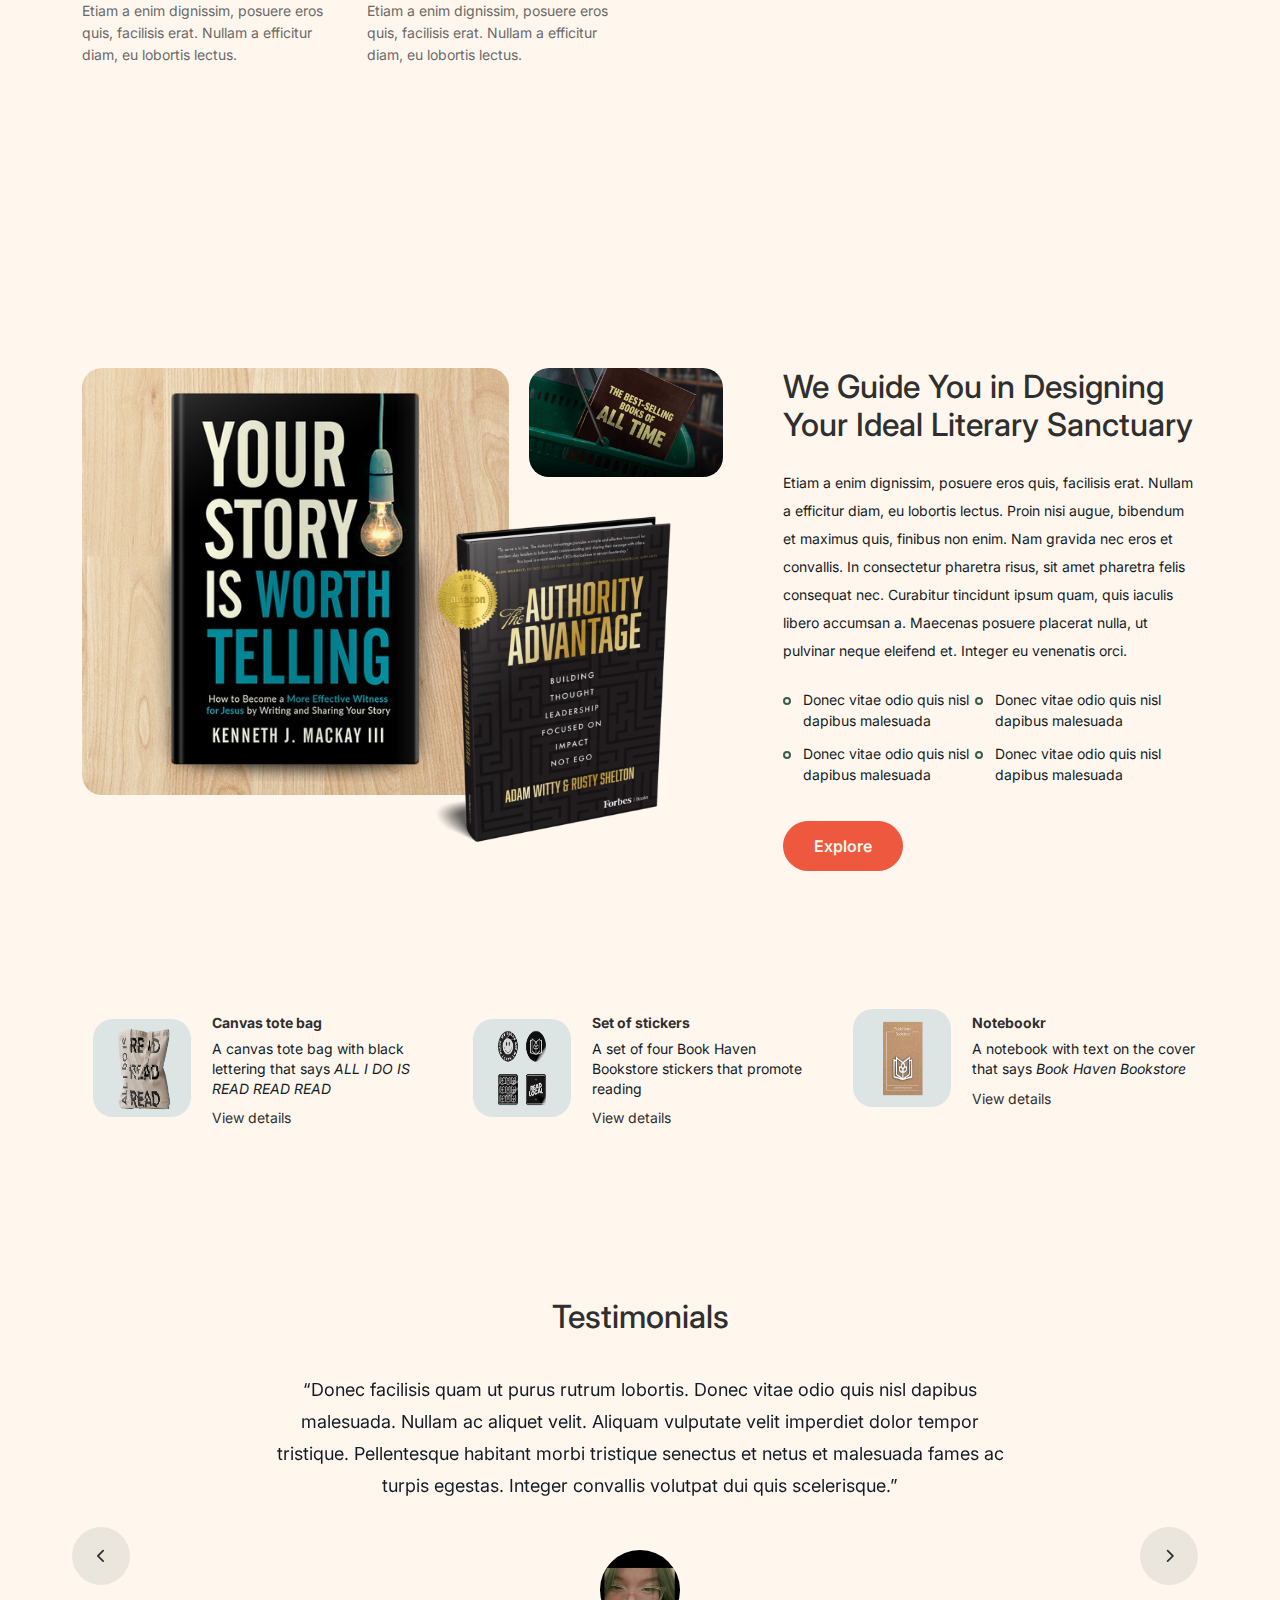
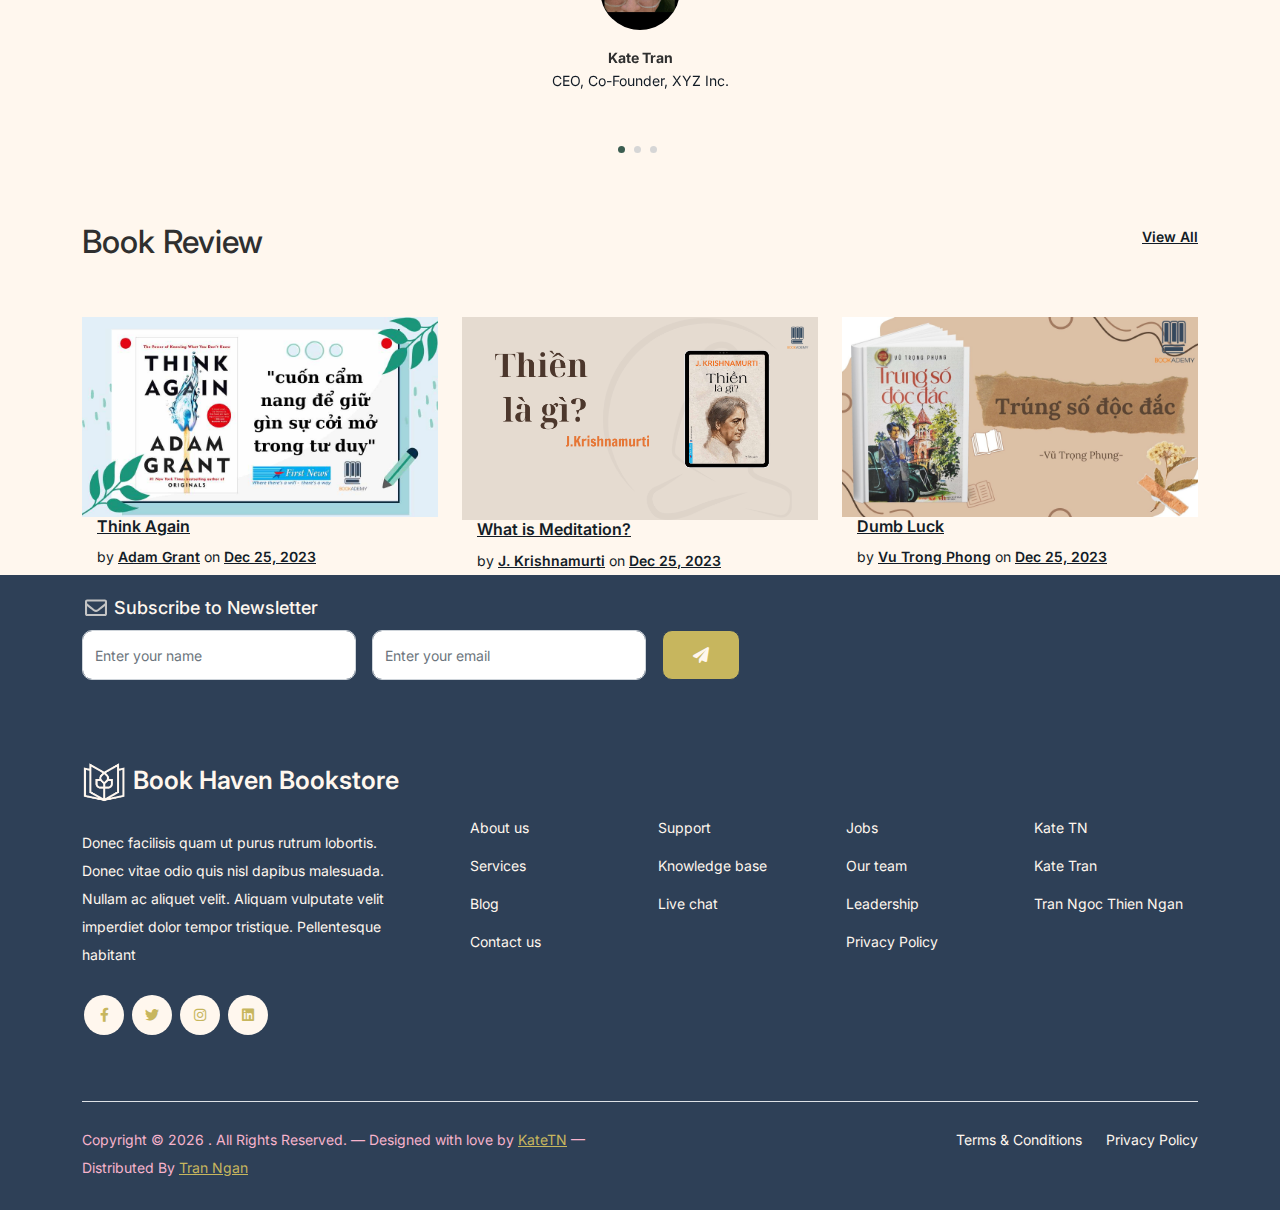
==== commit 88c31b52: "update navigation links to remove "us" from About and Contact" ====
--- a/index.html
+++ b/index.html
@@ -57,10 +57,10 @@
               <a class="nav-link" href="index.html">Home</a>
             </li>
             <li><a class="nav-link" href="gallery.html">Gallery</a></li>
-            <li><a class="nav-link" href="about.html">About us</a></li>
+            <li><a class="nav-link" href="about.html">About</a></li>
             <li><a class="nav-link" href="services.html">Services</a></li>
             <li><a class="nav-link" href="blog.html">Blog</a></li>
-            <li><a class="nav-link" href="contact.html">Contact us</a></li>
+            <li><a class="nav-link" href="contact.html">Contact</a></li>
           </ul>
 
           <ul class="custom-navbar-cta navbar-nav mb-2 mb-md-0 ms-5">
